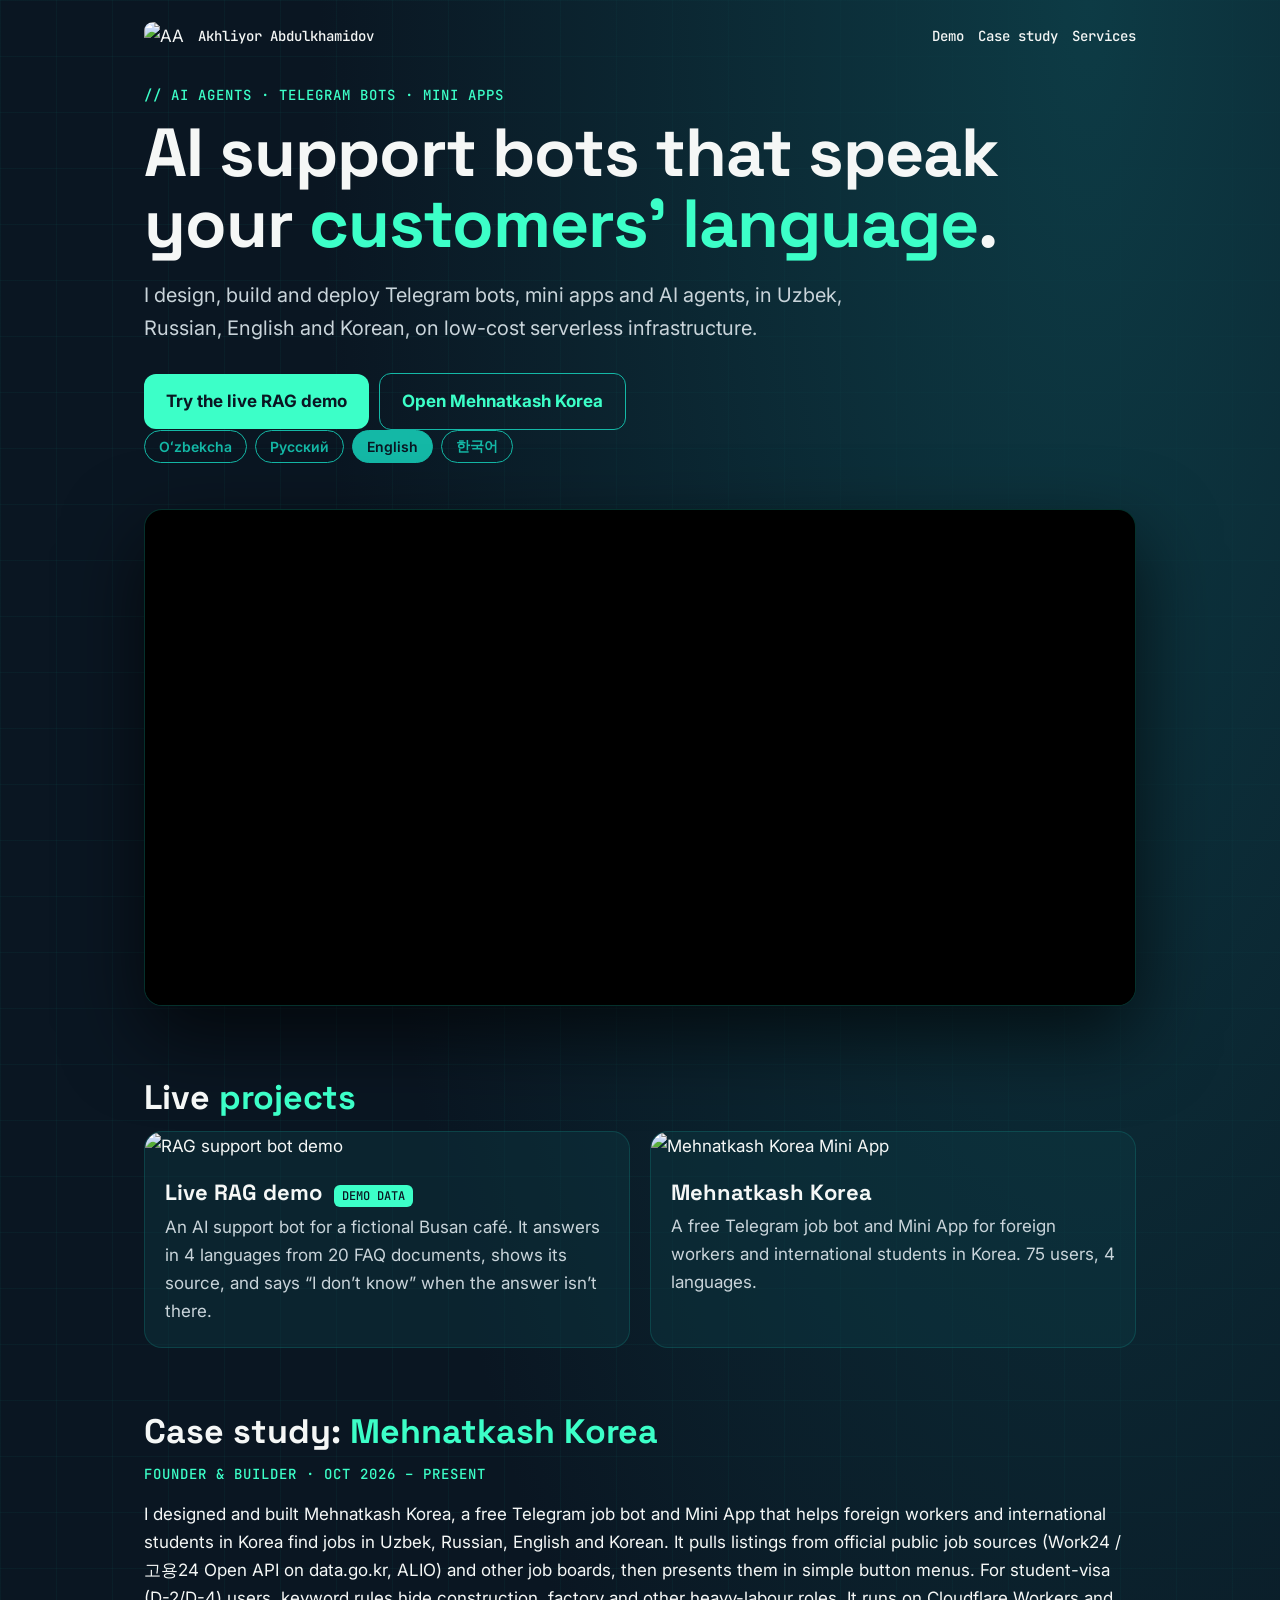
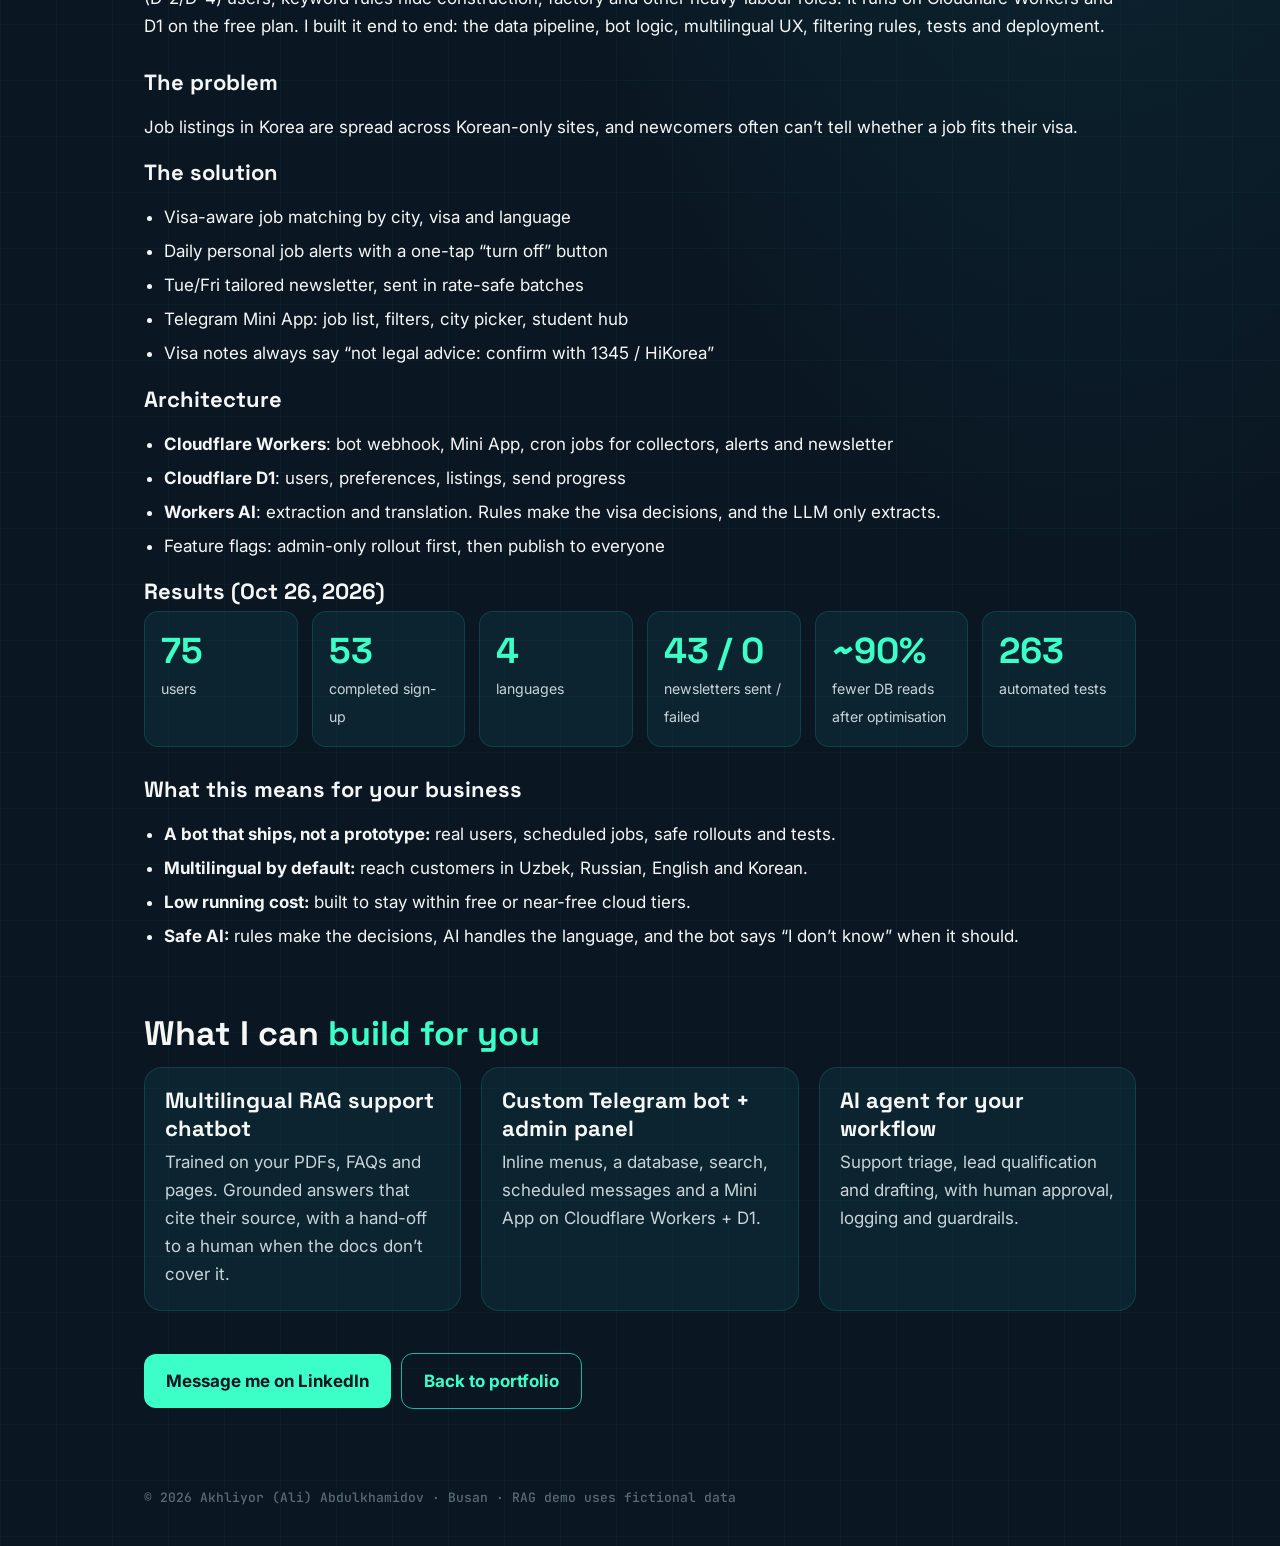
==== freelance/index.html @ 24a9ae06 "Add /freelance/ AI agents page with 4-language voiced demo video, RAG demo; update homepage cards" ====
<!doctype html><html lang="en"><head><meta charset="utf-8"><meta name="viewport" content="width=device-width,initial-scale=1">
<title>AI Agents &amp; Telegram Bots · Akhliyor Abdulkhamidov</title>
<meta name="description" content="I build Telegram bots, mini apps and AI support agents that answer from your documents in Uzbek, Russian, English and Korean. Case study: Mehnatkash Korea.">
<link rel="canonical" href="https://abdulhamidovahliyor0222-svg.github.io/freelance/">
<meta property="og:type" content="website"><meta property="og:url" content="https://abdulhamidovahliyor0222-svg.github.io/freelance/"><meta property="og:title" content="AI Agents &amp; Telegram Bots · Akhliyor Abdulkhamidov">
<meta property="og:description" content="Live RAG support bot demo + Mehnatkash Korea case study: 75 users, 4 languages, 0 failed newsletter sends.">
<meta property="og:image" content="https://abdulhamidovahliyor0222-svg.github.io/freelance/media/og.png"><meta property="og:image:width" content="1200"><meta property="og:image:height" content="627">
<meta property="og:video" content="https://abdulhamidovahliyor0222-svg.github.io/freelance/media/demo-60s.mp4"><meta name="twitter:card" content="summary_large_image"><meta name="twitter:image" content="https://abdulhamidovahliyor0222-svg.github.io/freelance/media/og.png">
<link rel="icon" href="media/monogram.svg">
<link href="https://fonts.googleapis.com/css2?family=Space+Grotesk:wght@500;700&family=Inter:wght@400;600&family=JetBrains+Mono:wght@500&display=swap" rel="stylesheet">
<style>
:root{--ink:#0A1622;--deep:#0D3B45;--teal:#14B8A6;--mint:#3CFFC8;--paper:#F5F7F6;--slate:#5B6B76}
*{box-sizing:border-box}body{margin:0;background:var(--ink);background-image:radial-gradient(ellipse at 85% 0%,var(--deep),transparent 50%),linear-gradient(#14B8A60d 1px,transparent 1px),linear-gradient(90deg,#14B8A60d 1px,transparent 1px);background-size:auto,56px 56px,56px 56px;color:var(--paper);font:17px/1.65 Inter,system-ui,sans-serif}
.w{max-width:1040px;margin:auto;padding:0 24px}nav{display:flex;align-items:center;gap:14px;padding:22px 0}nav img{width:40px;border-radius:9px}nav a{color:var(--paper);text-decoration:none;font:500 14px 'JetBrains Mono'}nav .sp{flex:1}
.k{font:500 14px 'JetBrains Mono';color:var(--mint);letter-spacing:1px;text-transform:uppercase}
h1{font:700 clamp(38px,6vw,68px)/1.04 'Space Grotesk';margin:12px 0 18px;letter-spacing:-1px}h1 span,h2 span{color:var(--mint)}
h2{font:700 34px/1.15 'Space Grotesk';margin:64px 0 14px}h3{font:700 22px 'Space Grotesk';margin:0 0 6px}
.lede{font-size:20px;color:#c9d4da;max-width:720px}a{color:var(--mint)}
.btn{display:inline-block;padding:13px 22px;border-radius:12px;background:var(--mint);color:var(--ink);font-weight:700;text-decoration:none;margin:8px 10px 0 0}.btn.g{background:transparent;color:var(--mint);border:1.5px solid var(--teal)}
video{width:100%;border-radius:18px;box-shadow:0 30px 80px #000a;border:1px solid #14B8A644;margin-top:34px;background:#000}
.grid{display:grid;grid-template-columns:repeat(auto-fit,minmax(300px,1fr));gap:20px}
.card{background:#0D3B4566;border:1px solid #14B8A633;border-radius:18px;overflow:hidden;text-decoration:none;color:inherit;display:block}.card img{width:100%;display:block}.card div{padding:18px 20px 22px}.card p{margin:4px 0 0;color:#c9d4da}
.stats{display:grid;grid-template-columns:repeat(auto-fit,minmax(150px,1fr));gap:14px}.stat{background:#0D3B4566;border:1px solid #14B8A633;border-radius:14px;padding:16px}.stat b{display:block;font:700 36px 'Space Grotesk';color:var(--mint)}.stat small{color:#c9d4da}
ul{padding-left:20px}li{margin:6px 0}code{font:500 14px 'JetBrains Mono';color:var(--mint)}
.pill{display:inline-block;font:500 12px 'JetBrains Mono';background:var(--mint);color:var(--ink);padding:3px 8px;border-radius:6px;margin-left:6px}
footer{margin:80px 0 40px;color:var(--slate);font:500 13px 'JetBrains Mono'}
</style></head><body><div class="w">
<nav><img src="media/monogram.svg" alt="AA"><a href="/">Akhliyor Abdulkhamidov</a><span class="sp"></span><a href="#demo">Demo</a><a href="#case">Case study</a><a href="#services">Services</a></nav>
<p class="k">// AI agents · Telegram bots · Mini apps</p>
<h1>AI support bots that speak your <span>customers’ language</span>.</h1>
<p class="lede">I design, build and deploy Telegram bots, mini apps and AI agents, in Uzbek, Russian, English and Korean, on low-cost serverless infrastructure.</p>
<a class="btn" href="https://rag-demo.allen-ali.workers.dev" target="_blank" rel="noopener">Try the live RAG demo</a><a class="btn g" href="https://t.me/mehnatkash_korea_bot" target="_blank" rel="noopener">Open Mehnatkash Korea</a>
<div class="langsw" role="group" aria-label="Video language" style="display:flex;flex-wrap:wrap;gap:8px;margin:0 0 12px">
<button data-l="uz">Oʻzbekcha</button><button data-l="ru">Русский</button><button data-l="en">English</button><button data-l="ko">한국어</button></div>
<style>.langsw button{font:600 14px Inter,sans-serif;padding:6px 14px;border-radius:999px;border:1px solid #14B8A6;background:transparent;color:#14B8A6;cursor:pointer}.langsw button[aria-pressed=true]{background:#14B8A6;color:#0A1622}</style>
<video id="demo" src="media/demo-60s-en.mp4" poster="media/demo-poster-en.jpg" controls playsinline preload="metadata"></video>
<h2 id="projects">Live <span>projects</span></h2>
<div class="grid">
<a class="card" href="https://rag-demo.allen-ali.workers.dev" target="_blank" rel="noopener"><img src="media/rag-demo.jpg" alt="RAG support bot demo"><div><h3>Live RAG demo <span class="pill">DEMO DATA</span></h3><p>An AI support bot for a fictional Busan café. It answers in 4 languages from 20 FAQ documents, shows its source, and says “I don’t know” when the answer isn’t there.</p></div></a>
<a class="card" href="#case"><img src="media/miniapp.jpg" alt="Mehnatkash Korea Mini App"><div><h3>Mehnatkash Korea</h3><p>A free Telegram job bot and Mini App for foreign workers and international students in Korea. 75 users, 4 languages.</p></div></a>
</div>
<h2 id="case">Case study: <span>Mehnatkash Korea</span></h2>
<p class="k">Founder &amp; Builder · Oct 2026 – present</p>
<p>I designed and built Mehnatkash Korea, a free Telegram job bot and Mini App that helps foreign workers and international students in Korea find jobs in Uzbek, Russian, English and Korean. It pulls listings from official public job sources (Work24 / 고용24 Open API on data.go.kr, ALIO) and other job boards, then presents them in simple button menus. For student-visa (D-2/D-4) users, keyword rules hide construction, factory and other heavy-labour roles. It runs on Cloudflare Workers and D1 on the free plan. I built it end to end: the data pipeline, bot logic, multilingual UX, filtering rules, tests and deployment.</p>
<h3 style="margin-top:28px">The problem</h3><p>Job listings in Korea are spread across Korean-only sites, and newcomers often can’t tell whether a job fits their visa.</p>
<h3>The solution</h3><ul><li>Visa-aware job matching by city, visa and language</li><li>Daily personal job alerts with a one-tap “turn off” button</li><li>Tue/Fri tailored newsletter, sent in rate-safe batches</li><li>Telegram Mini App: job list, filters, city picker, student hub</li><li>Visa notes always say “not legal advice: confirm with 1345 / HiKorea”</li></ul>
<h3>Architecture</h3><ul><li><b>Cloudflare Workers</b>: bot webhook, Mini App, cron jobs for collectors, alerts and newsletter</li><li><b>Cloudflare D1</b>: users, preferences, listings, send progress</li><li><b>Workers AI</b>: extraction and translation. Rules make the visa decisions, and the LLM only extracts.</li><li>Feature flags: admin-only rollout first, then publish to everyone</li></ul>
<h3>Results (Oct 26, 2026)</h3>
<div class="stats"><div class="stat"><b>75</b><small>users</small></div><div class="stat"><b>53</b><small>completed sign-up</small></div><div class="stat"><b>4</b><small>languages</small></div><div class="stat"><b>43 / 0</b><small>newsletters sent / failed</small></div><div class="stat"><b>~90%</b><small>fewer DB reads after optimisation</small></div><div class="stat"><b>263</b><small>automated tests</small></div></div>
<h3 style="margin-top:28px">What this means for your business</h3><ul><li><b>A bot that ships, not a prototype:</b> real users, scheduled jobs, safe rollouts and tests.</li><li><b>Multilingual by default:</b> reach customers in Uzbek, Russian, English and Korean.</li><li><b>Low running cost:</b> built to stay within free or near-free cloud tiers.</li><li><b>Safe AI:</b> rules make the decisions, AI handles the language, and the bot says “I don’t know” when it should.</li></ul>
<h2 id="services">What I can <span>build for you</span></h2>
<div class="grid">
<div class="card"><div><h3>Multilingual RAG support chatbot</h3><p>Trained on your PDFs, FAQs and pages. Grounded answers that cite their source, with a hand-off to a human when the docs don’t cover it.</p></div></div>
<div class="card"><div><h3>Custom Telegram bot + admin panel</h3><p>Inline menus, a database, search, scheduled messages and a Mini App on Cloudflare Workers + D1.</p></div></div>
<div class="card"><div><h3>AI agent for your workflow</h3><p>Support triage, lead qualification and drafting, with human approval, logging and guardrails.</p></div></div>
</div>
<p style="margin-top:34px"><a class="btn" href="https://www.linkedin.com/in/akhliyor-abdulkhamidov-81075943a" target="_blank" rel="noopener">Message me on LinkedIn</a><a class="btn g" href="/">Back to portfolio</a></p>
<footer>© 2026 Akhliyor (Ali) Abdulkhamidov · Busan · RAG demo uses fictional data</footer>
<script>(()=>{const v=document.getElementById("demo"),L=["uz","ru","en","ko"],bs=document.querySelectorAll(".langsw button");
function set(l){const t=v.currentTime||0,p=!v.paused;v.poster="media/demo-poster-"+l+".jpg";v.src="media/demo-60s-"+l+".mp4";v.load();if(p){v.currentTime=t;v.play().catch(()=>{});}
bs.forEach(b=>b.setAttribute("aria-pressed",b.dataset.l===l));try{localStorage.setItem("vlang",l)}catch(e){}}
let l;try{l=localStorage.getItem("vlang")}catch(e){}
if(!L.includes(l)){l=(navigator.languages||[navigator.language||"en"]).map(x=>x.slice(0,2).toLowerCase()).find(x=>L.includes(x))||"en"}
bs.forEach(b=>b.onclick=()=>set(b.dataset.l));set(l);})();</script>
</div></body></html>
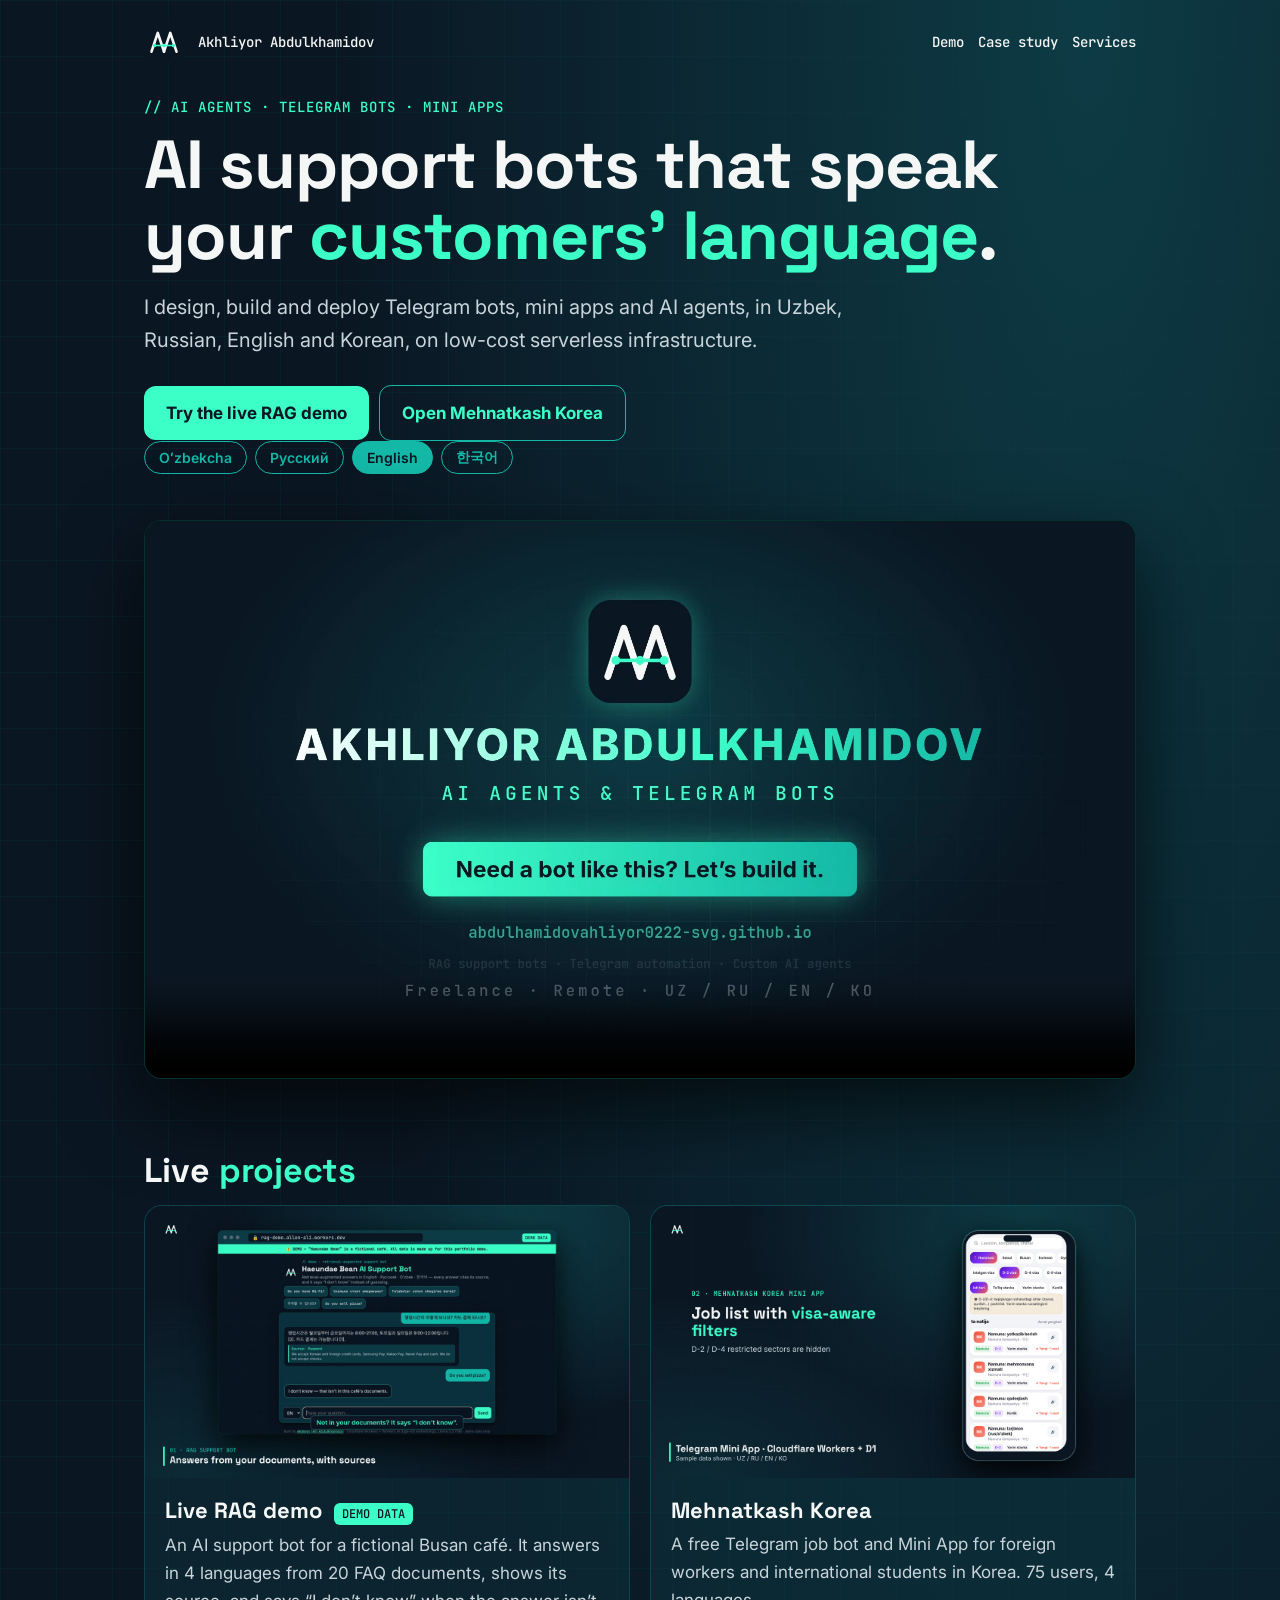
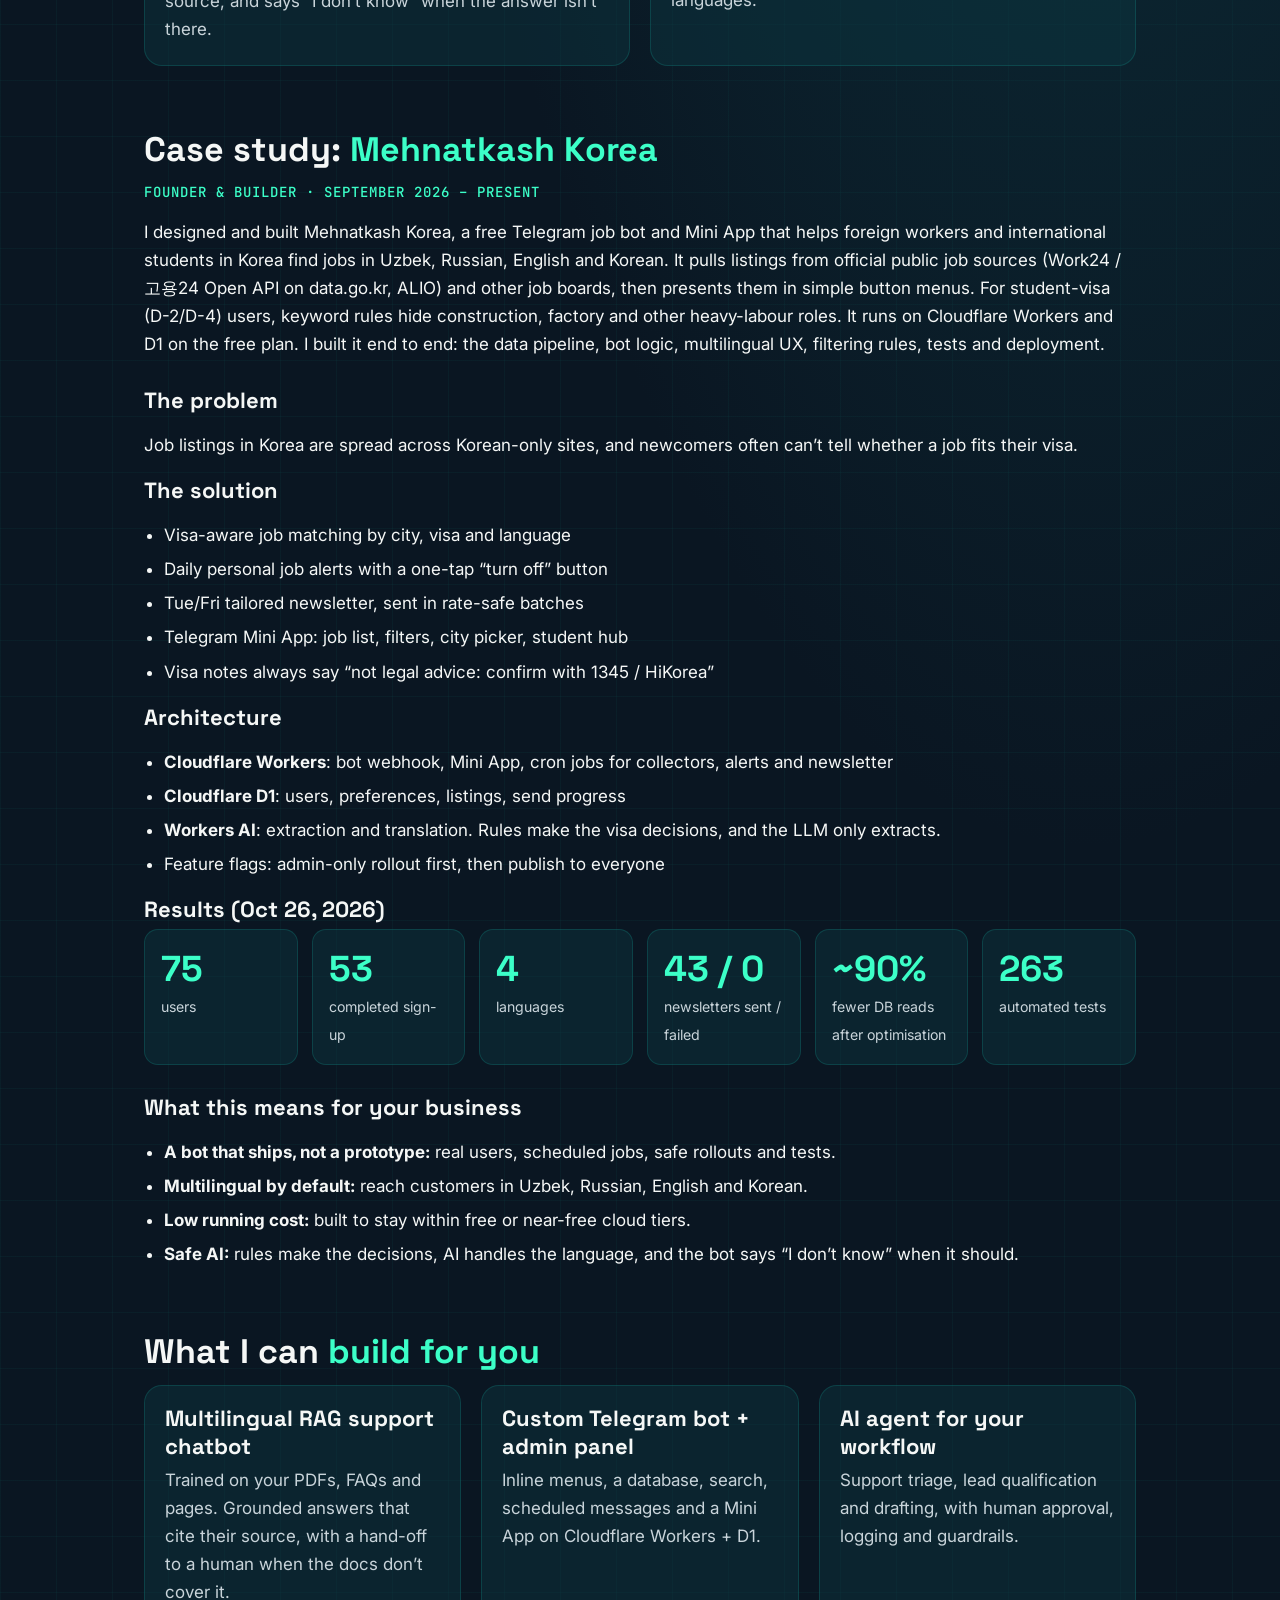
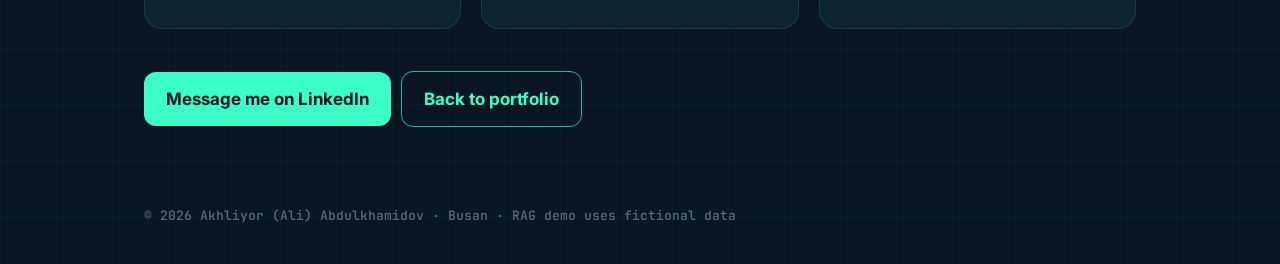
==== commit 270b0469: "RAG demo share page + Mehnatkash start date Sept 2026" ====
--- a/freelance/index.html
+++ b/freelance/index.html
@@ -40,7 +40,7 @@
 <a class="card" href="#case"><img src="media/miniapp.jpg" alt="Mehnatkash Korea Mini App"><div><h3>Mehnatkash Korea</h3><p>A free Telegram job bot and Mini App for foreign workers and international students in Korea. 75 users, 4 languages.</p></div></a>
 </div>
 <h2 id="case">Case study: <span>Mehnatkash Korea</span></h2>
-<p class="k">Founder &amp; Builder · Oct 2026 – present</p>
+<p class="k">Founder &amp; Builder · September 2026 – present</p>
 <p>I designed and built Mehnatkash Korea, a free Telegram job bot and Mini App that helps foreign workers and international students in Korea find jobs in Uzbek, Russian, English and Korean. It pulls listings from official public job sources (Work24 / 고용24 Open API on data.go.kr, ALIO) and other job boards, then presents them in simple button menus. For student-visa (D-2/D-4) users, keyword rules hide construction, factory and other heavy-labour roles. It runs on Cloudflare Workers and D1 on the free plan. I built it end to end: the data pipeline, bot logic, multilingual UX, filtering rules, tests and deployment.</p>
 <h3 style="margin-top:28px">The problem</h3><p>Job listings in Korea are spread across Korean-only sites, and newcomers often can’t tell whether a job fits their visa.</p>
 <h3>The solution</h3><ul><li>Visa-aware job matching by city, visa and language</li><li>Daily personal job alerts with a one-tap “turn off” button</li><li>Tue/Fri tailored newsletter, sent in rate-safe batches</li><li>Telegram Mini App: job list, filters, city picker, student hub</li><li>Visa notes always say “not legal advice: confirm with 1345 / HiKorea”</li></ul>
